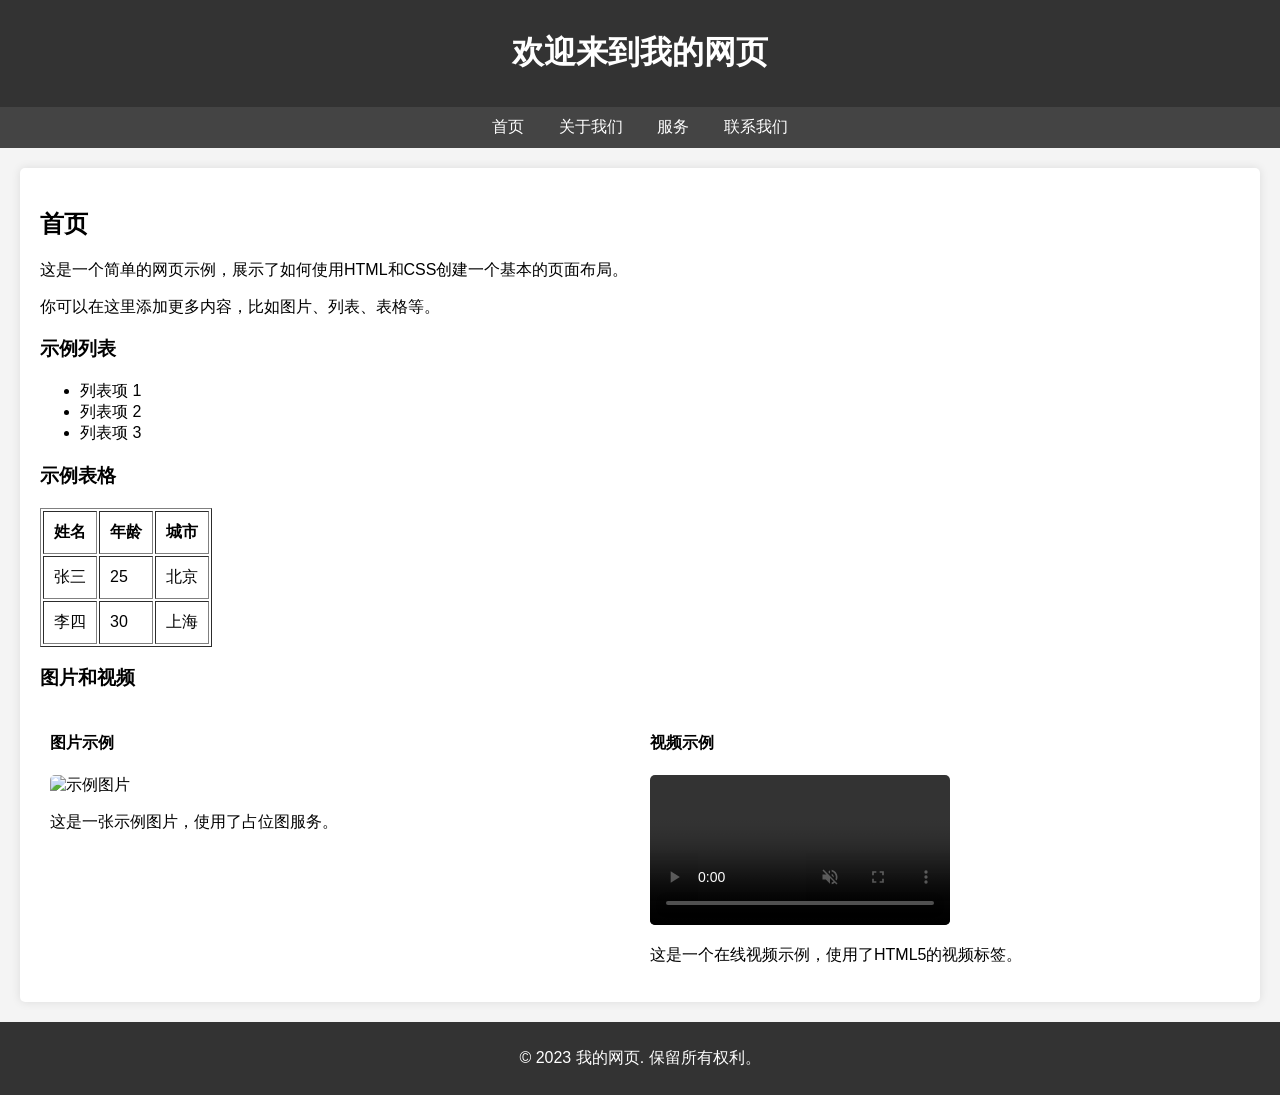
==== index.html @ 6252c9a3 "Add files via upload" ====
<!DOCTYPE html>
<html lang="zh-CN">
<head>
    <meta charset="UTF-8">
    <meta name="viewport" content="width=device-width, initial-scale=1.0">
    <title>我的网页</title>
    <style>
        body {
            font-family: Arial, sans-serif;
            margin: 0;
            padding: 0;
            background-color: #f4f4f4;
        }
        header {
            background-color: #333;
            color: white;
            padding: 10px 0;
            text-align: center;
        }
        nav {
            background-color: #444;
            padding: 10px;
            text-align: center;
        }
        nav a {
            color: white;
            margin: 0 15px;
            text-decoration: none;
        }
        nav a:hover {
            text-decoration: underline;
        }
        .content {
            padding: 20px;
            background-color: white;
            margin: 20px;
            border-radius: 5px;
            box-shadow: 0 0 10px rgba(0, 0, 0, 0.1);
        }
        footer {
            background-color: #333;
            color: white;
            text-align: center;
            padding: 10px 0;
            margin-top: 20px;
        }
        img {
            max-width: 100%;
            height: auto;
            border-radius: 5px;
        }
        .media-container {
            display: flex;
            justify-content: space-between;
            margin-top: 20px;
        }
        .media-container div {
            flex: 1;
            margin: 0 10px;
        }
        video {
            max-width: 100%;
            height: auto;
            border-radius: 5px;
        }
        @media (max-width: 768px) {
            .media-container {
                flex-direction: column;
            }
            .media-container div {
                margin: 10px 0;
            }
        }
    </style>
</head>
<body>

    <header>
        <h1>欢迎来到我的网页</h1>
    </header>

    <nav>
        <a href="#home">首页</a>
        <a href="#about">关于我们</a>
        <a href="#services">服务</a>
        <a href="#contact">联系我们</a>
    </nav>

    <div class="content">
        <h2>首页</h2>
        <p>这是一个简单的网页示例，展示了如何使用HTML和CSS创建一个基本的页面布局。</p>
        <p>你可以在这里添加更多内容，比如图片、列表、表格等。</p>
        
        <h3>示例列表</h3>
        <ul>
            <li>列表项 1</li>
            <li>列表项 2</li>
            <li>列表项 3</li>
        </ul>

        <h3>示例表格</h3>
        <table border="1" cellpadding="10">
            <tr>
                <th>姓名</th>
                <th>年龄</th>
                <th>城市</th>
            </tr>
            <tr>
                <td>张三</td>
                <td>25</td>
                <td>北京</td>
            </tr>
            <tr>
                <td>李四</td>
                <td>30</td>
                <td>上海</td>
            </tr>
        </table>

        <h3>图片和视频</h3>
        <div class="media-container">
            <div>
                <h4>图片示例</h4>
                <img src="https://via.placeholder.com/400x300" alt="示例图片" title="这是一张示例图片">
                <p>这是一张示例图片，使用了占位图服务。</p>
            </div>
            <div>
                <h4>视频示例</h4>
                <video controls autoplay muted>
                    <source src="https://www.w3schools.com/html/mov_bbb.mp4" type="video/mp4">
                    您的浏览器不支持视频标签。
                </video>
                <p>这是一个在线视频示例，使用了HTML5的视频标签。</p>
            </div>
        </div>
    </div>

    <footer>
        <p>&copy; 2023 我的网页. 保留所有权利。</p>
    </footer>

</body>
</html>
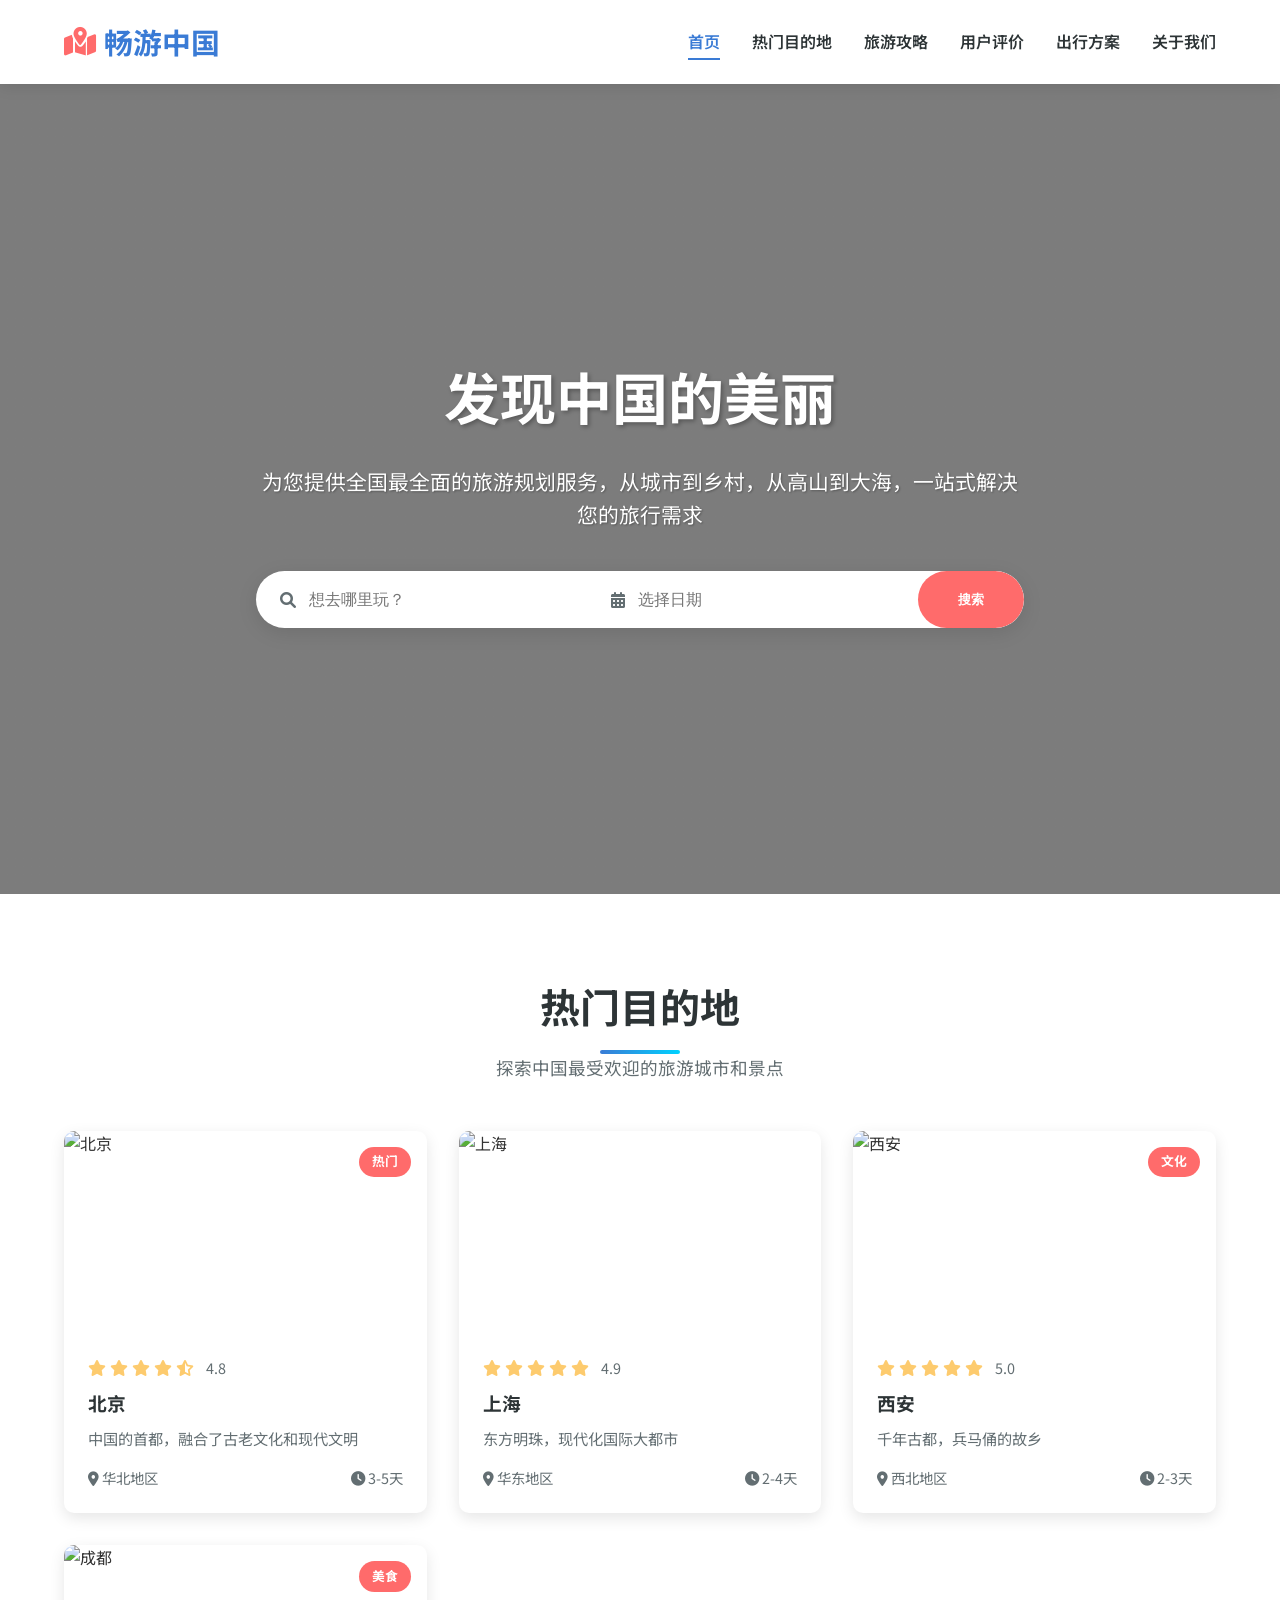
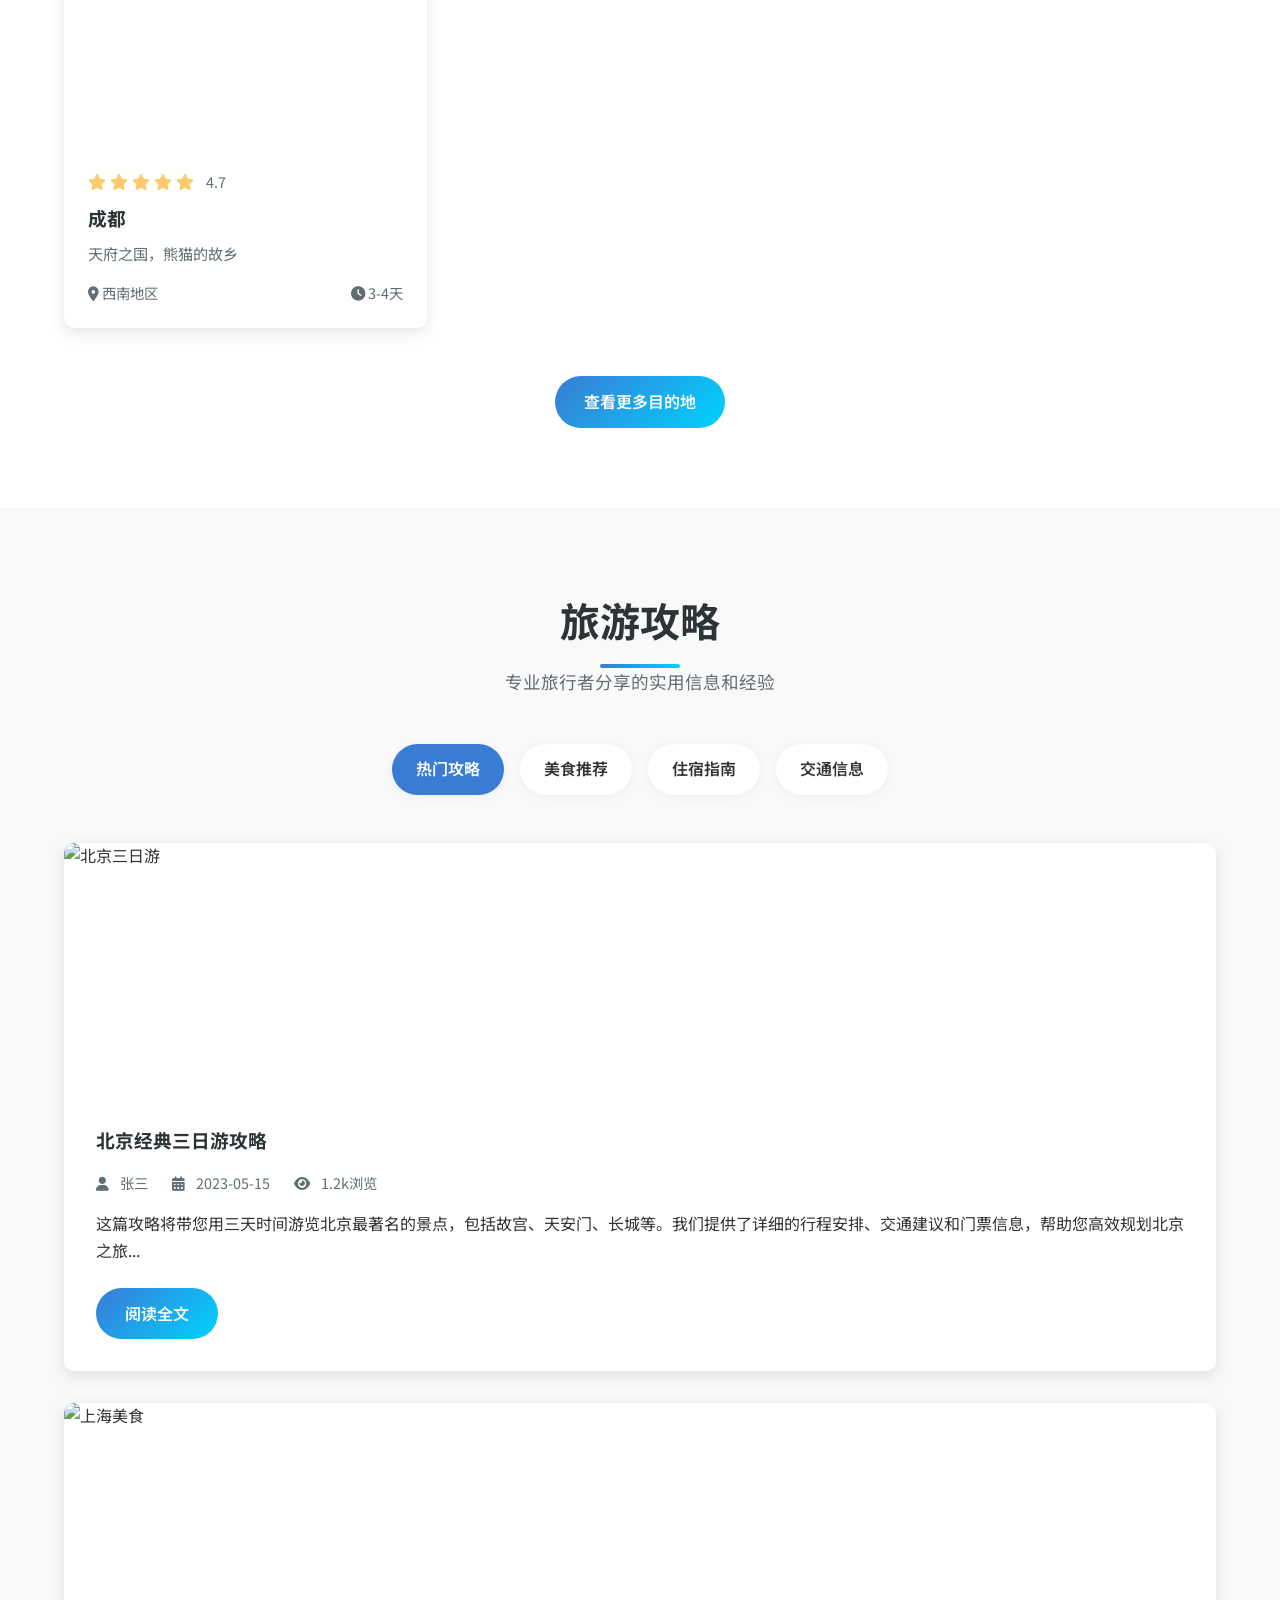
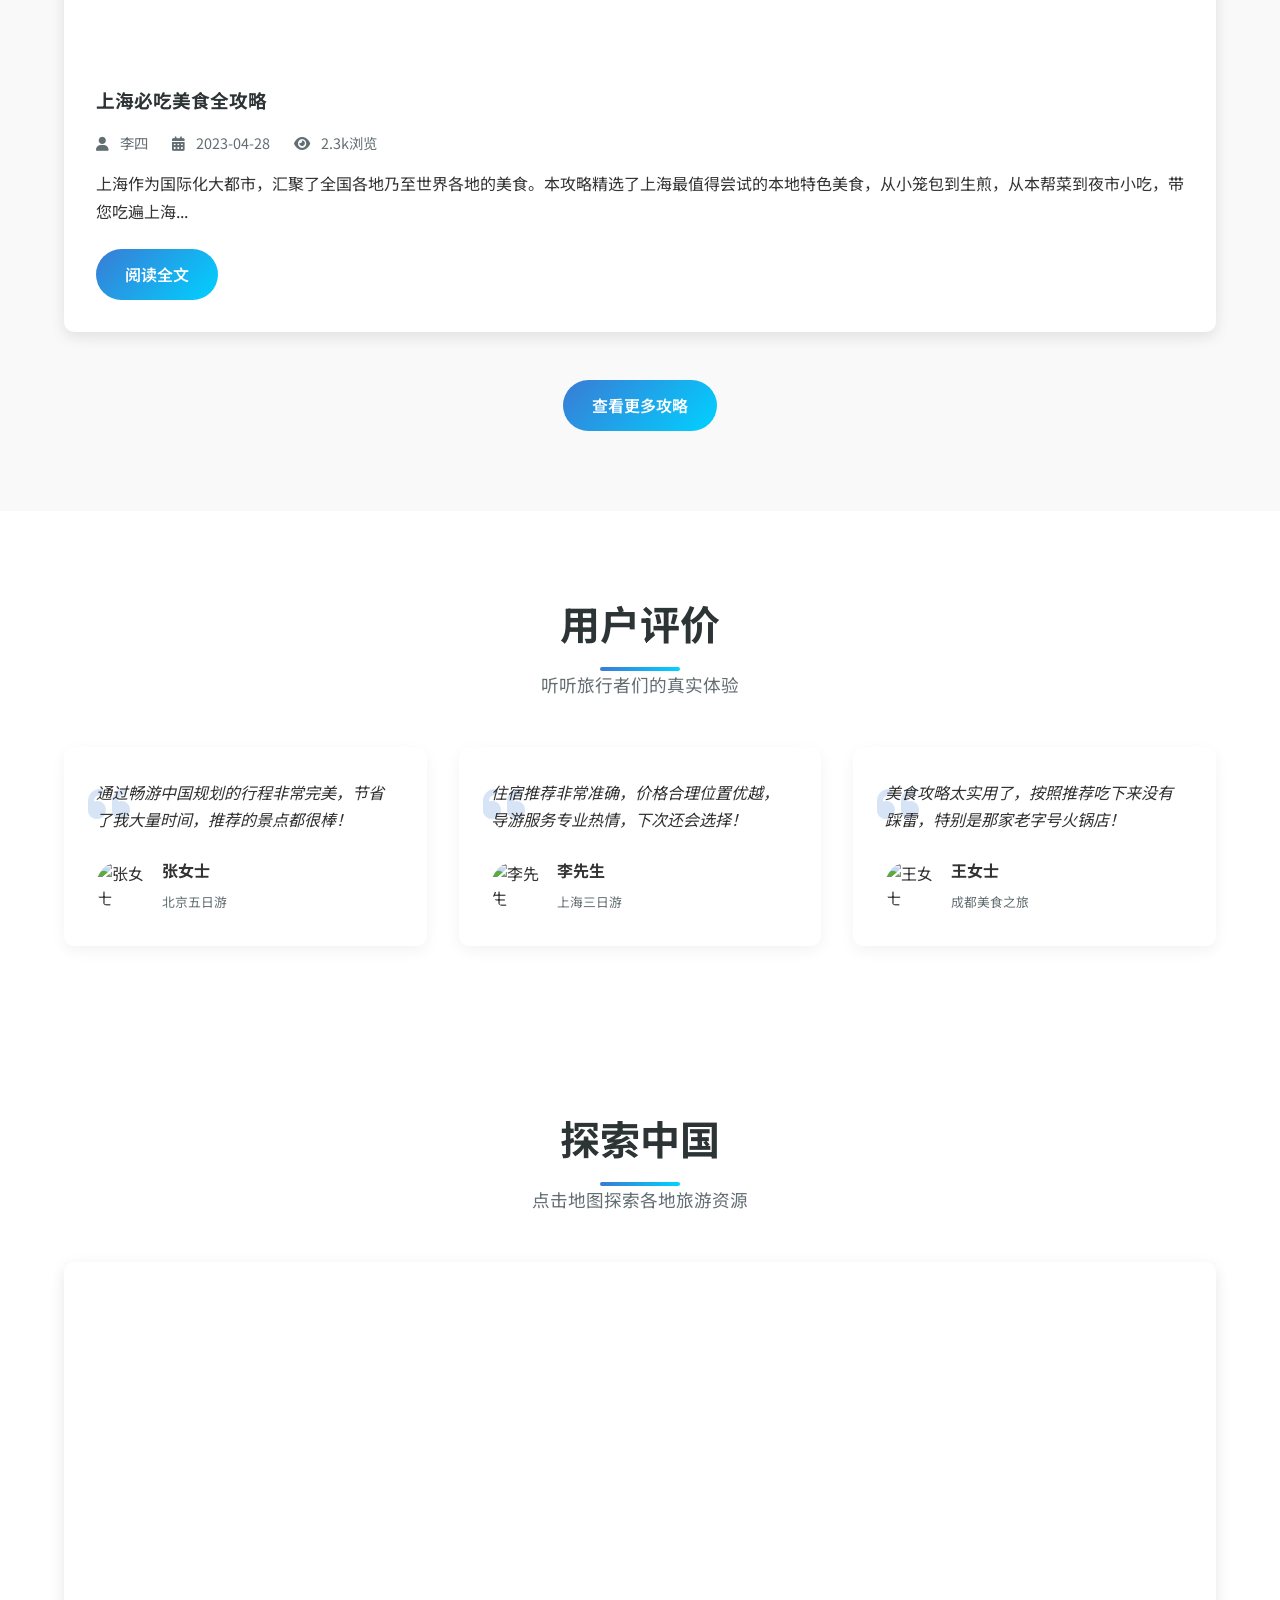
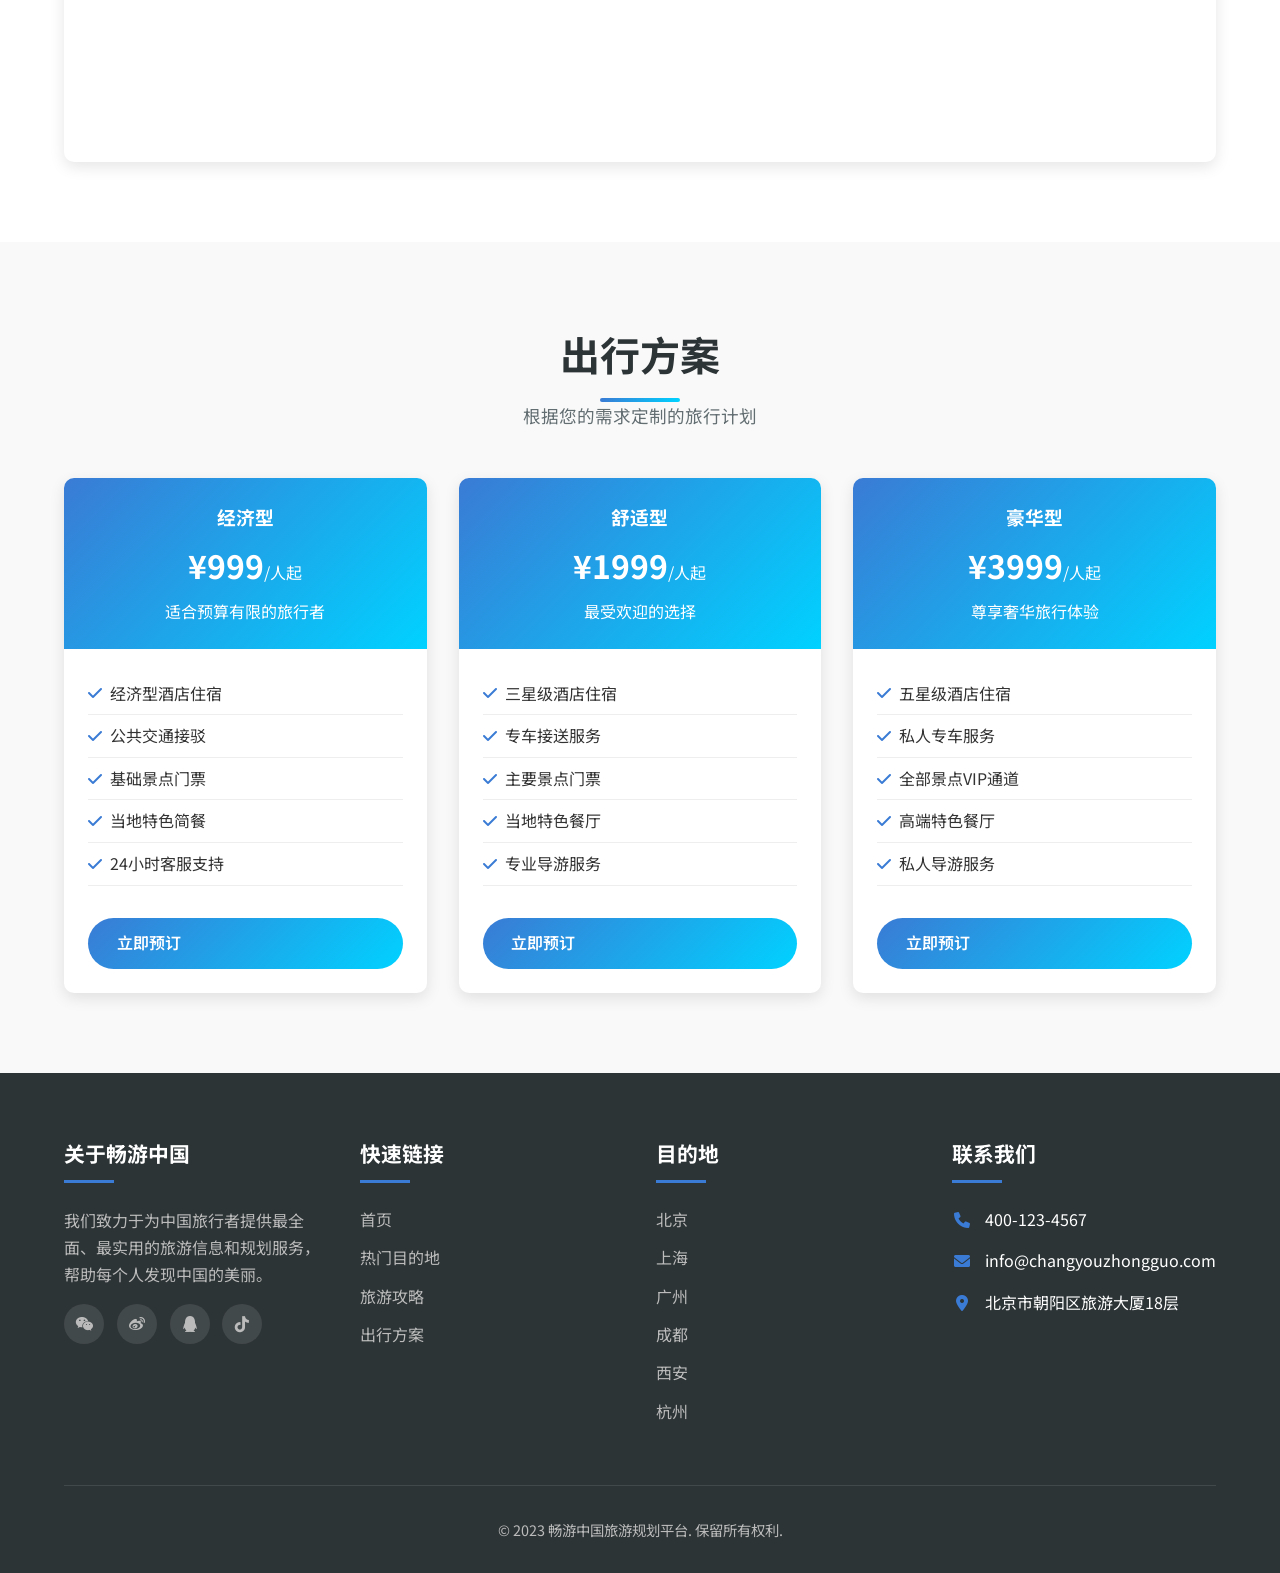
==== commit 905f34e9: "增加笔记" ====
--- a/index.html
+++ b/index.html
@@ -3,141 +3,1446 @@
 <head>
     <meta charset="UTF-8">
     <meta name="viewport" content="width=device-width, initial-scale=1.0">
-    <title>我的网页</title>
+    <title>畅游中国 - 全国旅游规划平台</title>
+    <link rel="preload" href="https://fonts.googleapis.com/css2?family=Noto+Sans+SC:wght@300;400;500;700&display=swap" as="style">
+    <link rel="stylesheet" href="https://fonts.googleapis.com/css2?family=Noto+Sans+SC:wght@300;400;500;700&display=swap">
+    <link rel="stylesheet" href="https://cdnjs.cloudflare.com/ajax/libs/font-awesome/6.0.0-beta3/css/all.min.css">
+    <link rel="stylesheet" href="https://cdn.jsdelivr.net/npm/flatpickr/dist/flatpickr.min.css">
     <style>
-        body {
-            font-family: Arial, sans-serif;
+        /* 基础样式与变量定义 */
+        :root {
+            --primary-color: #3a7bd5;
+            --secondary-color: #00d2ff;
+            --accent-color: #ff6b6b;
+            --dark-color: #2d3436;
+            --light-color: #f9f9f9;
+            --text-color: #333;
+            --text-light: #636e72;
+            --success-color: #00b894;
+            --warning-color: #fdcb6e;
+        }
+        
+        * {
             margin: 0;
             padding: 0;
-            background-color: #f4f4f4;
-        }
-        header {
-            background-color: #333;
-            color: white;
-            padding: 10px 0;
-            text-align: center;
-        }
-        nav {
-            background-color: #444;
-            padding: 10px;
-            text-align: center;
-        }
-        nav a {
-            color: white;
-            margin: 0 15px;
+            box-sizing: border-box;
+        }
+        
+        html {
+            scroll-behavior: smooth;
+        }
+        
+        body {
+            font-family: 'Noto Sans SC', 'PingFang SC', 'Microsoft YaHei', sans-serif;
+            line-height: 1.6;
+            color: var(--text-color);
+            background-color: var(--light-color);
+        }
+        
+        a {
             text-decoration: none;
-        }
-        nav a:hover {
-            text-decoration: underline;
-        }
-        .content {
-            padding: 20px;
-            background-color: white;
-            margin: 20px;
-            border-radius: 5px;
-            box-shadow: 0 0 10px rgba(0, 0, 0, 0.1);
-        }
-        footer {
-            background-color: #333;
-            color: white;
-            text-align: center;
-            padding: 10px 0;
-            margin-top: 20px;
-        }
+            color: inherit;
+        }
+        
         img {
             max-width: 100%;
             height: auto;
-            border-radius: 5px;
-        }
-        .media-container {
+            transition: all 0.3s ease;
+        }
+        
+        .container {
+            width: 90%;
+            max-width: 1200px;
+            margin: 0 auto;
+        }
+        
+        .btn {
+            display: inline-block;
+            padding: 0.8rem 1.8rem;
+            border-radius: 50px;
+            font-weight: 600;
+            transition: all 0.3s ease;
+            cursor: pointer;
+            border: none;
+            outline: none;
+        }
+        
+        .btn-primary {
+            background: linear-gradient(135deg, var(--primary-color), var(--secondary-color));
+            color: white;
+        }
+        
+        .btn-primary:hover {
+            transform: translateY(-3px);
+            box-shadow: 0 10px 20px rgba(0, 0, 0, 0.1);
+        }
+        
+        .btn-outline {
+            background: transparent;
+            border: 2px solid white;
+            color: white;
+        }
+        
+        .btn-outline:hover {
+            background: white;
+            color: var(--primary-color);
+        }
+        
+        .section {
+            padding: 5rem 0;
+        }
+        
+        .section-title {
+            text-align: center;
+            margin-bottom: 3rem;
+        }
+        
+        .section-title h2 {
+            font-size: 2.5rem;
+            color: var(--dark-color);
+            position: relative;
+            display: inline-block;
+            padding-bottom: 1rem;
+        }
+        
+        .section-title h2::after {
+            content: '';
+            position: absolute;
+            bottom: 0;
+            left: 50%;
+            transform: translateX(-50%);
+            width: 80px;
+            height: 4px;
+            background: linear-gradient(to right, var(--primary-color), var(--secondary-color));
+            border-radius: 2px;
+        }
+        
+        .section-title p {
+            color: var(--text-light);
+            font-size: 1.1rem;
+        }
+        
+        /* 加载动画 */
+        .loader {
+            position: fixed;
+            top: 0;
+            left: 0;
+            width: 100%;
+            height: 100%;
+            background: rgba(255, 255, 255, 0.95);
+            display: flex;
+            justify-content: center;
+            align-items: center;
+            z-index: 9999;
+            transition: opacity 0.5s, visibility 0.5s;
+        }
+        
+        .loader.fade-out {
+            opacity: 0;
+            visibility: hidden;
+        }
+        
+        .plane {
+            font-size: 3rem;
+            color: var(--primary-color);
+            animation: fly 1.5s infinite ease-in-out;
+        }
+        
+        @keyframes fly {
+            0%, 100% { transform: translateY(0) rotate(0); }
+            50% { transform: translateY(-20px) rotate(5deg); }
+        }
+        
+        /* 导航栏 */
+        header {
+            background-color: white;
+            box-shadow: 0 2px 15px rgba(0, 0, 0, 0.1);
+            position: sticky;
+            top: 0;
+            z-index: 100;
+            transition: all 0.3s ease;
+        }
+        
+        nav {
             display: flex;
             justify-content: space-between;
-            margin-top: 20px;
-        }
-        .media-container div {
+            align-items: center;
+            padding: 1.2rem 0;
+            position: relative;
+        }
+        
+        .logo {
+            font-size: 1.8rem;
+            font-weight: bold;
+            color: var(--primary-color);
+            display: flex;
+            align-items: center;
+        }
+        
+        .logo i {
+            margin-right: 0.5rem;
+            color: var(--accent-color);
+        }
+        
+        .nav-links {
+            display: flex;
+            list-style: none;
+        }
+        
+        .nav-links li {
+            margin-left: 2rem;
+            position: relative;
+        }
+        
+        .nav-links a {
+            font-weight: 600;
+            color: var(--dark-color);
+            transition: color 0.3s ease;
+        }
+        
+        .nav-links a:hover,
+        .nav-links a.active {
+            color: var(--primary-color);
+        }
+        
+        .nav-links a::after {
+            content: '';
+            position: absolute;
+            bottom: -5px;
+            left: 0;
+            width: 0;
+            height: 2px;
+            background-color: var(--primary-color);
+            transition: width 0.3s ease;
+        }
+        
+        .nav-links a:hover::after,
+        .nav-links a.active::after {
+            width: 100%;
+        }
+        
+        .mobile-menu-btn {
+            display: none;
+            background: none;
+            border: none;
+            font-size: 1.5rem;
+            color: var(--dark-color);
+            cursor: pointer;
+        }
+        
+        /* 英雄区域 */
+        .hero {
+            height: 90vh;
+            min-height: 600px;
+            display: flex;
+            align-items: center;
+            background: linear-gradient(rgba(0, 0, 0, 0.5), rgba(0, 0, 0, 0.5)), 
+                        url('https://images.unsplash.com/photo-1464037866556-6812c9d1c72e?ixlib=rb-1.2.1&auto=format&fit=crop&w=1350&q=80') no-repeat center center/cover;
+            color: white;
+            text-align: center;
+        }
+        
+        .hero-content {
+            max-width: 800px;
+            margin: 0 auto;
+            padding: 0 1rem;
+        }
+        
+        .hero h1 {
+            font-size: 3.5rem;
+            margin-bottom: 1.5rem;
+            text-shadow: 2px 2px 4px rgba(0, 0, 0, 0.3);
+        }
+        
+        .hero p {
+            font-size: 1.3rem;
+            margin-bottom: 2.5rem;
+            text-shadow: 1px 1px 2px rgba(0, 0, 0, 0.3);
+        }
+        
+        .search-box {
+            display: flex;
+            max-width: 800px;
+            margin: 0 auto;
+            background: white;
+            border-radius: 50px;
+            overflow: hidden;
+            box-shadow: 0 5px 20px rgba(0, 0, 0, 0.1);
+        }
+        
+        .search-field {
             flex: 1;
-            margin: 0 10px;
-        }
-        video {
-            max-width: 100%;
-            height: auto;
-            border-radius: 5px;
-        }
+            display: flex;
+            align-items: center;
+            padding: 0 1.5rem;
+        }
+        
+        .search-field i {
+            color: var(--text-light);
+            margin-right: 0.8rem;
+        }
+        
+        .search-box input {
+            flex: 1;
+            padding: 1.2rem 0;
+            border: none;
+            font-size: 1rem;
+            outline: none;
+        }
+        
+        .search-box button {
+            padding: 0 2.5rem;
+            background: var(--accent-color);
+            color: white;
+            border: none;
+            font-weight: 600;
+            cursor: pointer;
+            transition: background 0.3s ease;
+        }
+        
+        .search-box button:hover {
+            background: #d9432e;
+        }
+        
+        /* 热门目的地 */
+        .destinations {
+            background-color: white;
+        }
+        
+        .destinations-grid {
+            display: grid;
+            grid-template-columns: repeat(auto-fill, minmax(280px, 1fr));
+            gap: 2rem;
+        }
+        
+        .destination-card {
+            background: white;
+            border-radius: 10px;
+            overflow: hidden;
+            box-shadow: 0 5px 15px rgba(0, 0, 0, 0.1);
+            transition: all 0.3s ease;
+            position: relative;
+        }
+        
+        .destination-card:hover {
+            transform: translateY(-10px);
+            box-shadow: 0 15px 30px rgba(0, 0, 0, 0.15);
+        }
+        
+        .destination-img {
+            height: 200px;
+            overflow: hidden;
+            position: relative;
+        }
+        
+        .destination-img img {
+            width: 100%;
+            height: 100%;
+            object-fit: cover;
+        }
+        
+        .destination-card:hover .destination-img img {
+            transform: scale(1.1);
+        }
+        
+        .destination-badge {
+            position: absolute;
+            top: 1rem;
+            right: 1rem;
+            background: var(--accent-color);
+            color: white;
+            padding: 0.3rem 0.8rem;
+            border-radius: 50px;
+            font-size: 0.8rem;
+            font-weight: bold;
+        }
+        
+        .destination-overlay {
+            position: absolute;
+            top: 0;
+            left: 0;
+            width: 100%;
+            height: 100%;
+            background: rgba(0, 0, 0, 0.4);
+            display: flex;
+            justify-content: center;
+            align-items: center;
+            opacity: 0;
+            transition: opacity 0.3s ease;
+        }
+        
+        .destination-card:hover .destination-overlay {
+            opacity: 1;
+        }
+        
+        .destination-info {
+            padding: 1.5rem;
+        }
+        
+        .rating {
+            color: var(--warning-color);
+            margin-bottom: 0.5rem;
+        }
+        
+        .rating span {
+            color: var(--text-light);
+            font-size: 0.9rem;
+            margin-left: 0.5rem;
+        }
+        
+        .destination-info h3 {
+            margin-bottom: 0.5rem;
+            color: var(--dark-color);
+        }
+        
+        .destination-info p {
+            color: var(--text-light);
+            margin-bottom: 1rem;
+            font-size: 0.95rem;
+        }
+        
+        .destination-meta {
+            display: flex;
+            justify-content: space-between;
+            color: var(--text-light);
+            font-size: 0.9rem;
+        }
+        
+        /* 旅游攻略 */
+        .guides {
+            background-color: var(--light-color);
+        }
+        
+        .guide-tabs {
+            display: flex;
+            justify-content: center;
+            margin-bottom: 2rem;
+            flex-wrap: wrap;
+        }
+        
+        .tab-btn {
+            padding: 0.8rem 1.5rem;
+            margin: 0 0.5rem 1rem;
+            background: white;
+            border-radius: 50px;
+            cursor: pointer;
+            transition: all 0.3s ease;
+            font-weight: 600;
+            box-shadow: 0 2px 10px rgba(0, 0, 0, 0.05);
+            border: none;
+            outline: none;
+        }
+        
+        .tab-btn.active, .tab-btn:hover {
+            background: var(--primary-color);
+            color: white;
+        }
+        
+        .guide-content {
+            display: none;
+        }
+        
+        .guide-content.active {
+            display: block;
+        }
+        
+        .guide-article {
+            background: white;
+            border-radius: 10px;
+            overflow: hidden;
+            box-shadow: 0 5px 15px rgba(0, 0, 0, 0.1);
+            margin-bottom: 2rem;
+            transition: all 0.3s ease;
+        }
+        
+        .guide-article:hover {
+            transform: translateY(-5px);
+            box-shadow: 0 10px 25px rgba(0, 0, 0, 0.15);
+        }
+        
+        .guide-article-img {
+            height: 250px;
+            overflow: hidden;
+        }
+        
+        .guide-article-img img {
+            width: 100%;
+            height: 100%;
+            object-fit: cover;
+        }
+        
+        .guide-article-content {
+            padding: 2rem;
+        }
+        
+        .guide-article-content h3 {
+            margin-bottom: 1rem;
+            color: var(--dark-color);
+        }
+        
+        .guide-article-content .meta {
+            display: flex;
+            align-items: center;
+            margin-bottom: 1rem;
+            color: var(--text-light);
+            font-size: 0.9rem;
+        }
+        
+        .guide-article-content .meta span {
+            margin-right: 1.5rem;
+        }
+        
+        .guide-article-content .meta i {
+            margin-right: 0.5rem;
+        }
+        
+        .guide-article-content p {
+            margin-bottom: 1.5rem;
+            color: var(--text-color);
+            line-height: 1.7;
+        }
+        
+        /* 用户评价 */
+        .testimonials {
+            background-color: white;
+        }
+        
+        .testimonials-grid {
+            display: grid;
+            grid-template-columns: repeat(auto-fill, minmax(300px, 1fr));
+            gap: 2rem;
+        }
+        
+        .testimonial-card {
+            background: white;
+            border-radius: 10px;
+            padding: 2rem;
+            box-shadow: 0 5px 15px rgba(0, 0, 0, 0.05);
+            transition: all 0.3s ease;
+        }
+        
+        .testimonial-card:hover {
+            transform: translateY(-5px);
+            box-shadow: 0 10px 25px rgba(0, 0, 0, 0.1);
+        }
+        
+        .testimonial-content {
+            position: relative;
+            margin-bottom: 1.5rem;
+        }
+        
+        .quote {
+            color: var(--primary-color);
+            opacity: 0.2;
+            font-size: 3rem;
+            position: absolute;
+            top: -1rem;
+            left: -0.5rem;
+        }
+        
+        .testimonial-content p {
+            position: relative;
+            z-index: 1;
+            font-style: italic;
+            color: var(--text-color);
+            line-height: 1.7;
+        }
+        
+        .testimonial-author {
+            display: flex;
+            align-items: center;
+        }
+        
+        .testimonial-author img {
+            width: 50px;
+            height: 50px;
+            border-radius: 50%;
+            object-fit: cover;
+            margin-right: 1rem;
+        }
+        
+        .testimonial-author h4 {
+            font-size: 1rem;
+            margin-bottom: 0.3rem;
+        }
+        
+        .testimonial-author span {
+            font-size: 0.8rem;
+            color: var(--text-light);
+        }
+        
+        /* 出行方案 */
+        .plans {
+            background-color: var(--light-color);
+        }
+        
+        .plan-cards {
+            display: grid;
+            grid-template-columns: repeat(auto-fill, minmax(300px, 1fr));
+            gap: 2rem;
+        }
+        
+        .plan-card {
+            background: white;
+            border-radius: 10px;
+            overflow: hidden;
+            box-shadow: 0 5px 15px rgba(0, 0, 0, 0.1);
+            transition: all 0.3s ease;
+        }
+        
+        .plan-card:hover {
+            transform: translateY(-10px);
+            box-shadow: 0 15px 30px rgba(0, 0, 0, 0.15);
+        }
+        
+        .plan-header {
+            background: linear-gradient(135deg, var(--primary-color), var(--secondary-color));
+            color: white;
+            padding: 1.5rem;
+            text-align: center;
+        }
+        
+        .plan-header h3 {
+            margin-bottom: 0.5rem;
+        }
+        
+        .plan-price {
+            font-size: 2rem;
+            font-weight: bold;
+            margin-bottom: 0.5rem;
+        }
+        
+        .plan-price span {
+            font-size: 1rem;
+            font-weight: normal;
+        }
+        
+        .plan-body {
+            padding: 1.5rem;
+        }
+        
+        .plan-features {
+            list-style: none;
+            margin-bottom: 2rem;
+        }
+        
+        .plan-features li {
+            padding: 0.5rem 0;
+            border-bottom: 1px solid #eee;
+            display: flex;
+            align-items: center;
+        }
+        
+        .plan-features li i {
+            color: var(--primary-color);
+            margin-right: 0.5rem;
+        }
+        
+        /* 中国地图 */
+        .map-section {
+            background-color: white;
+        }
+        
+        #china-map {
+            border-radius: 10px;
+            overflow: hidden;
+            box-shadow: 0 5px 15px rgba(0, 0, 0, 0.1);
+        }
+        
+        /* 页脚 */
+        footer {
+            background: var(--dark-color);
+            color: white;
+            padding: 4rem 0 2rem;
+        }
+        
+        .footer-content {
+            display: grid;
+            grid-template-columns: repeat(auto-fit, minmax(200px, 1fr));
+            gap: 2rem;
+            margin-bottom: 3rem;
+        }
+        
+        .footer-column h3 {
+            font-size: 1.3rem;
+            margin-bottom: 1.5rem;
+            position: relative;
+            padding-bottom: 0.8rem;
+        }
+        
+        .footer-column h3::after {
+            content: '';
+            position: absolute;
+            bottom: 0;
+            left: 0;
+            width: 50px;
+            height: 3px;
+            background: var(--primary-color);
+        }
+        
+        .footer-column p {
+            color: #bbb;
+            margin-bottom: 1rem;
+            line-height: 1.7;
+        }
+        
+        .footer-column ul {
+            list-style: none;
+        }
+        
+        .footer-column li {
+            margin-bottom: 0.8rem;
+        }
+        
+        .footer-column a {
+            color: #bbb;
+            transition: color 0.3s ease;
+        }
+        
+        .footer-column a:hover {
+            color: white;
+        }
+        
+        .social-links {
+            display: flex;
+            margin-top: 1rem;
+        }
+        
+        .social-links a {
+            display: flex;
+            align-items: center;
+            justify-content: center;
+            width: 40px;
+            height: 40px;
+            background: rgba(255, 255, 255, 0.1);
+            border-radius: 50%;
+            margin-right: 0.8rem;
+            transition: all 0.3s ease;
+        }
+        
+        .social-links a:hover {
+            background: var(--primary-color);
+            transform: translateY(-3px);
+        }
+        
+        .footer-column .contact-info {
+            list-style: none;
+        }
+        
+        .footer-column .contact-info li {
+            display: flex;
+            align-items: center;
+            margin-bottom: 1rem;
+        }
+        
+        .footer-column .contact-info i {
+            margin-right: 0.8rem;
+            color: var(--primary-color);
+            width: 20px;
+            text-align: center;
+        }
+        
+        .copyright {
+            text-align: center;
+            padding-top: 2rem;
+            border-top: 1px solid rgba(255, 255, 255, 0.1);
+            color: #bbb;
+            font-size: 0.9rem;
+        }
+        
+        /* 响应式设计 */
+        @media (max-width: 992px) {
+            .hero h1 {
+                font-size: 2.8rem;
+            }
+            
+            .search-box {
+                flex-direction: column;
+                background: transparent;
+                box-shadow: none;
+            }
+            
+            .search-field {
+                background: white;
+                border-radius: 50px;
+                margin-bottom: 0.8rem;
+                box-shadow: 0 5px 15px rgba(0, 0, 0, 0.1);
+            }
+            
+            .search-box button {
+                border-radius: 50px;
+            }
+        }
+        
         @media (max-width: 768px) {
-            .media-container {
+            .mobile-menu-btn {
+                display: block;
+            }
+            
+            .nav-links {
+                position: absolute;
+                top: 100%;
+                left: 0;
+                width: 100%;
+                background: white;
                 flex-direction: column;
-            }
-            .media-container div {
-                margin: 10px 0;
+                align-items: center;
+                padding: 1rem 0;
+                box-shadow: 0 5px 10px rgba(0, 0, 0, 0.1);
+                transform: translateY(-150%);
+                transition: transform 0.3s ease;
+            }
+            
+            .nav-links.active {
+                transform: translateY(0);
+            }
+            
+            .nav-links li {
+                margin: 0.5rem 0;
+            }
+            
+            .hero h1 {
+                font-size: 2.5rem;
+            }
+            
+            .hero p {
+                font-size: 1.1rem;
+            }
+            
+            .section {
+                padding: 3rem 0;
+            }
+            
+            .section-title h2 {
+                font-size: 2rem;
+            }
+        }
+        
+        @media (max-width: 480px) {
+            .hero h1 {
+                font-size: 2rem;
+            }
+            
+            .hero {
+                height: 80vh;
+                min-height: 500px;
+            }
+            
+            .destination-card, .testimonial-card {
+                width: 100%;
             }
         }
     </style>
 </head>
 <body>
-
-    <header>
-        <h1>欢迎来到我的网页</h1>
-    </header>
-
-    <nav>
-        <a href="#home">首页</a>
-        <a href="#about">关于我们</a>
-        <a href="#services">服务</a>
-        <a href="#contact">联系我们</a>
-    </nav>
-
-    <div class="content">
-        <h2>首页</h2>
-        <p>这是一个简单的网页示例，展示了如何使用HTML和CSS创建一个基本的页面布局。</p>
-        <p>你可以在这里添加更多内容，比如图片、列表、表格等。</p>
-        
-        <h3>示例列表</h3>
-        <ul>
-            <li>列表项 1</li>
-            <li>列表项 2</li>
-            <li>列表项 3</li>
-        </ul>
-
-        <h3>示例表格</h3>
-        <table border="1" cellpadding="10">
-            <tr>
-                <th>姓名</th>
-                <th>年龄</th>
-                <th>城市</th>
-            </tr>
-            <tr>
-                <td>张三</td>
-                <td>25</td>
-                <td>北京</td>
-            </tr>
-            <tr>
-                <td>李四</td>
-                <td>30</td>
-                <td>上海</td>
-            </tr>
-        </table>
-
-        <h3>图片和视频</h3>
-        <div class="media-container">
-            <div>
-                <h4>图片示例</h4>
-                <img src="https://via.placeholder.com/400x300" alt="示例图片" title="这是一张示例图片">
-                <p>这是一张示例图片，使用了占位图服务。</p>
-            </div>
-            <div>
-                <h4>视频示例</h4>
-                <video controls autoplay muted>
-                    <source src="https://www.w3schools.com/html/mov_bbb.mp4" type="video/mp4">
-                    您的浏览器不支持视频标签。
-                </video>
-                <p>这是一个在线视频示例，使用了HTML5的视频标签。</p>
-            </div>
+    <!-- 加载动画 -->
+    <div class="loader">
+        <div class="plane">
+            <i class="fas fa-plane"></i>
         </div>
     </div>
 
-    <footer>
-        <p>&copy; 2023 我的网页. 保留所有权利。</p>
+    <!-- 导航栏 -->
+    <header>
+        <div class="container">
+            <nav>
+                <a href="#" class="logo">
+                    <i class="fas fa-map-marked-alt"></i>畅游中国
+                </a>
+                <button class="mobile-menu-btn">
+                    <i class="fas fa-bars"></i>
+                </button>
+                <ul class="nav-links">
+                    <li><a href="#home" class="active">首页</a></li>
+                    <li><a href="#destinations">热门目的地</a></li>
+                    <li><a href="#guides">旅游攻略</a></li>
+                    <li><a href="#testimonials">用户评价</a></li>
+                    <li><a href="#plans">出行方案</a></li>
+                    <li><a href="#about">关于我们</a></li>
+                </ul>
+            </nav>
+        </div>
+    </header>
+
+    <!-- 英雄区域 -->
+    <section class="hero" id="home">
+        <div class="hero-content">
+            <h1>发现中国的美丽</h1>
+            <p>为您提供全国最全面的旅游规划服务，从城市到乡村，从高山到大海，一站式解决您的旅行需求</p>
+            <div class="search-box">
+                <div class="search-field">
+                    <i class="fas fa-search"></i>
+                    <input type="text" placeholder="想去哪里玩？">
+                </div>
+                <div class="search-field">
+                    <i class="fas fa-calendar-alt"></i>
+                    <input type="text" id="datepicker" placeholder="选择日期">
+                </div>
+                <button class="btn btn-primary">搜索</button>
+            </div>
+        </div>
+    </section>
+
+    <!-- 热门目的地 -->
+    <section class="section destinations" id="destinations">
+        <div class="container">
+            <div class="section-title">
+                <h2>热门目的地</h2>
+                <p>探索中国最受欢迎的旅游城市和景点</p>
+            </div>
+            <div class="destinations-grid">
+                <!-- 目的地1 -->
+                <div class="destination-card">
+                    <div class="destination-img">
+                        <img src="https://images.unsplash.com/photo-1547981609-4b6bfe67ca0b?ixlib=rb-1.2.1&auto=format&fit=crop&w=1350&q=80" alt="北京">
+                        <div class="destination-badge">热门</div>
+                        <div class="destination-overlay">
+                            <a href="#" class="btn btn-outline">查看详情</a>
+                        </div>
+                    </div>
+                    <div class="destination-info">
+                        <div class="rating">
+                            <i class="fas fa-star"></i>
+                            <i class="fas fa-star"></i>
+                            <i class="fas fa-star"></i>
+                            <i class="fas fa-star"></i>
+                            <i class="fas fa-star-half-alt"></i>
+                            <span>4.8</span>
+                        </div>
+                        <h3>北京</h3>
+                        <p>中国的首都，融合了古老文化和现代文明</p>
+                        <div class="destination-meta">
+                            <span><i class="fas fa-map-marker-alt"></i> 华北地区</span>
+                            <span><i class="fas fa-clock"></i> 3-5天</span>
+                        </div>
+                    </div>
+                </div>
+                
+                <!-- 目的地2 -->
+                <div class="destination-card">
+                    <div class="destination-img">
+                        <img src="https://images.unsplash.com/photo-1508804185872-d7badad00f7d?ixlib=rb-1.2.1&auto=format&fit=crop&w=1350&q=80" alt="上海">
+                        <div class="destination-overlay">
+                            <a href="#" class="btn btn-outline">查看详情</a>
+                        </div>
+                    </div>
+                    <div class="destination-info">
+                        <div class="rating">
+                            <i class="fas fa-star"></i>
+                            <i class="fas fa-star"></i>
+                            <i class="fas fa-star"></i>
+                            <i class="fas fa-star"></i>
+                            <i class="fas fa-star"></i>
+                            <span>4.9</span>
+                        </div>
+                        <h3>上海</h3>
+                        <p>东方明珠，现代化国际大都市</p>
+                        <div class="destination-meta">
+                            <span><i class="fas fa-map-marker-alt"></i> 华东地区</span>
+                            <span><i class="fas fa-clock"></i> 2-4天</span>
+                        </div>
+                    </div>
+                </div>
+                
+                <!-- 目的地3 -->
+                <div class="destination-card">
+                    <div class="destination-img">
+                        <img src="https://images.unsplash.com/photo-1560840067-ddcaeb7831d2?ixlib=rb-1.2.1&auto=format&fit=crop&w=1350&q=80" alt="西安">
+                        <div class="destination-badge">文化</div>
+                        <div class="destination-overlay">
+                            <a href="#" class="btn btn-outline">查看详情</a>
+                        </div>
+                    </div>
+                    <div class="destination-info">
+                        <div class="rating">
+                            <i class="fas fa-star"></i>
+                            <i class="fas fa-star"></i>
+                            <i class="fas fa-star"></i>
+                            <i class="fas fa-star"></i>
+                            <i class="fas fa-star"></i>
+                            <span>5.0</span>
+                        </div>
+                        <h3>西安</h3>
+                        <p>千年古都，兵马俑的故乡</p>
+                        <div class="destination-meta">
+                            <span><i class="fas fa-map-marker-alt"></i> 西北地区</span>
+                            <span><i class="fas fa-clock"></i> 2-3天</span>
+                        </div>
+                    </div>
+                </div>
+                
+                <!-- 目的地4 -->
+                <div class="destination-card">
+                    <div class="destination-img">
+                        <img src="https://images.unsplash.com/photo-1533856493584-0c6ca8ca9ce3?ixlib=rb-1.2.1&auto=format&fit=crop&w=1350&q=80" alt="成都">
+                        <div class="destination-badge">美食</div>
+                        <div class="destination-overlay">
+                            <a href="#" class="btn btn-outline">查看详情</a>
+                        </div>
+                    </div>
+                    <div class="destination-info">
+                        <div class="rating">
+                            <i class="fas fa-star"></i>
+                            <i class="fas fa-star"></i>
+                            <i class="fas fa-star"></i>
+                            <i class="fas fa-star"></i>
+                            <i class="fas fa-star"></i>
+                            <span>4.7</span>
+                        </div>
+                        <h3>成都</h3>
+                        <p>天府之国，熊猫的故乡</p>
+                        <div class="destination-meta">
+                            <span><i class="fas fa-map-marker-alt"></i> 西南地区</span>
+                            <span><i class="fas fa-clock"></i> 3-4天</span>
+                        </div>
+                    </div>
+                </div>
+            </div>
+            <div style="text-align: center; margin-top: 3rem;">
+                <a href="#" class="btn btn-primary">查看更多目的地</a>
+            </div>
+        </div>
+    </section>
+
+    <!-- 旅游攻略 -->
+    <section class="section guides" id="guides">
+        <div class="container">
+            <div class="section-title">
+                <h2>旅游攻略</h2>
+                <p>专业旅行者分享的实用信息和经验</p>
+            </div>
+            
+            <div class="guide-tabs">
+                <div class="tab-btn active" data-tab="popular">热门攻略</div>
+                <div class="tab-btn" data-tab="food">美食推荐</div>
+                <div class="tab-btn" data-tab="accommodation">住宿指南</div>
+                <div class="tab-btn" data-tab="transportation">交通信息</div>
+            </div>
+            
+            <div class="guide-content active" id="popular">
+                <!-- 攻略文章1 -->
+                <div class="guide-article">
+                    <div class="guide-article-img">
+                        <img src="https://images.unsplash.com/photo-1533856493584-0c6ca8ca9ce3?ixlib=rb-1.2.1&auto=format&fit=crop&w=1350&q=80" alt="北京三日游">
+                    </div>
+                    <div class="guide-article-content">
+                        <h3>北京经典三日游攻略</h3>
+                        <div class="meta">
+                            <span><i class="fas fa-user"></i> 张三</span>
+                            <span><i class="fas fa-calendar-alt"></i> 2023-05-15</span>
+                            <span><i class="fas fa-eye"></i> 1.2k浏览</span>
+                        </div>
+                        <p>这篇攻略将带您用三天时间游览北京最著名的景点，包括故宫、天安门、长城等。我们提供了详细的行程安排、交通建议和门票信息，帮助您高效规划北京之旅...</p>
+                        <a href="#" class="btn btn-primary">阅读全文</a>
+                    </div>
+                </div>
+                
+                <!-- 攻略文章2 -->
+                <div class="guide-article">
+                    <div class="guide-article-img">
+                        <img src="https://images.unsplash.com/photo-1508804185872-d7badad00f7d?ixlib=rb-1.2.1&auto=format&fit=crop&w=1350&q=80" alt="上海美食">
+                    </div>
+                    <div class="guide-article-content">
+                        <h3>上海必吃美食全攻略</h3>
+                        <div class="meta">
+                            <span><i class="fas fa-user"></i> 李四</span>
+                            <span><i class="fas fa-calendar-alt"></i> 2023-04-28</span>
+                            <span><i class="fas fa-eye"></i> 2.3k浏览</span>
+                        </div>
+                        <p>上海作为国际化大都市，汇聚了全国各地乃至世界各地的美食。本攻略精选了上海最值得尝试的本地特色美食，从小笼包到生煎，从本帮菜到夜市小吃，带您吃遍上海...</p>
+                        <a href="#" class="btn btn-primary">阅读全文</a>
+                    </div>
+                </div>
+            </div>
+            
+            <div class="guide-content" id="food">
+                <!-- 美食攻略内容 -->
+                <div class="guide-article">
+                    <div class="guide-article-img">
+                        <img src="https://images.unsplash.com/photo-1551504734-5ee1c4a1479b?ixlib=rb-1.2.1&auto=format&fit=crop&w=1350&q=80" alt="成都火锅">
+                    </div>
+                    <div class="guide-article-content">
+                        <h3>成都火锅指南：从入门到精通</h3>
+                        <div class="meta">
+                            <span><i class="fas fa-user"></i> 王五</span>
+                            <span><i class="fas fa-calendar-alt"></i> 2023-06-10</span>
+                            <span><i class="fas fa-eye"></i> 1.8k浏览</span>
+                        </div>
+                        <p>成都是中国火锅之都，这篇攻略将带您了解成都火锅的历史、种类、吃法和最佳店铺推荐。无论您是火锅新手还是老饕，都能从中获得有用的信息...</p>
+                        <a href="#" class="btn btn-primary">阅读全文</a>
+                    </div>
+                </div>
+            </div>
+            
+            <div style="text-align: center; margin-top: 3rem;">
+                <a href="#" class="btn btn-primary">查看更多攻略</a>
+            </div>
+        </div>
+    </section>
+
+    <!-- 用户评价 -->
+    <section class="section testimonials" id="testimonials">
+        <div class="container">
+            <div class="section-title">
+                <h2>用户评价</h2>
+                <p>听听旅行者们的真实体验</p>
+            </div>
+            
+            <div class="testimonials-grid">
+                <div class="testimonial-card">
+                    <div class="testimonial-content">
+                        <div class="quote"><i class="fas fa-quote-left"></i></div>
+                        <p>通过畅游中国规划的行程非常完美，节省了我大量时间，推荐的景点都很棒！</p>
+                    </div>
+                    <div class="testimonial-author">
+                        <img src="https://randomuser.me/api/portraits/women/65.jpg" alt="张女士">
+                        <div>
+                            <h4>张女士</h4>
+                            <span>北京五日游</span>
+                        </div>
+                    </div>
+                </div>
+                
+                <div class="testimonial-card">
+                    <div class="testimonial-content">
+                        <div class="quote"><i class="fas fa-quote-left"></i></div>
+                        <p>住宿推荐非常准确，价格合理位置优越，导游服务专业热情，下次还会选择！</p>
+                    </div>
+                    <div class="testimonial-author">
+                        <img src="https://randomuser.me/api/portraits/men/32.jpg" alt="李先生">
+                        <div>
+                            <h4>李先生</h4>
+                            <span>上海三日游</span>
+                        </div>
+                    </div>
+                </div>
+                
+                <div class="testimonial-card">
+                    <div class="testimonial-content">
+                        <div class="quote"><i class="fas fa-quote-left"></i></div>
+                        <p>美食攻略太实用了，按照推荐吃下来没有踩雷，特别是那家老字号火锅店！</p>
+                    </div>
+                    <div class="testimonial-author">
+                        <img src="https://randomuser.me/api/portraits/women/44.jpg" alt="王女士">
+                        <div>
+                            <h4>王女士</h4>
+                            <span>成都美食之旅</span>
+                        </div>
+                    </div>
+                </div>
+            </div>
+        </div>
+    </section>
+
+    <!-- 中国地图 -->
+    <section class="section map-section">
+        <div class="container">
+            <div class="section-title">
+                <h2>探索中国</h2>
+                <p>点击地图探索各地旅游资源</p>
+            </div>
+            <div id="china-map" style="height: 500px;"></div>
+        </div>
+    </section>
+
+    <!-- 出行方案 -->
+    <section class="section plans" id="plans">
+        <div class="container">
+            <div class="section-title">
+                <h2>出行方案</h2>
+                <p>根据您的需求定制的旅行计划</p>
+            </div>
+            
+            <div class="plan-cards">
+                <!-- 方案1 -->
+                <div class="plan-card">
+                    <div class="plan-header">
+                        <h3>经济型</h3>
+                        <div class="plan-price">¥999<span>/人起</span></div>
+                        <p>适合预算有限的旅行者</p>
+                    </div>
+                    <div class="plan-body">
+                        <ul class="plan-features">
+                            <li><i class="fas fa-check"></i> 经济型酒店住宿</li>
+                            <li><i class="fas fa-check"></i> 公共交通接驳</li>
+                            <li><i class="fas fa-check"></i> 基础景点门票</li>
+                            <li><i class="fas fa-check"></i> 当地特色简餐</li>
+                            <li><i class="fas fa-check"></i> 24小时客服支持</li>
+                        </ul>
+                        <a href="#" class="btn btn-primary" style="width: 100%;">立即预订</a>
+                    </div>
+                </div>
+                
+                <!-- 方案2 -->
+                <div class="plan-card">
+                    <div class="plan-header">
+                        <h3>舒适型</h3>
+                        <div class="plan-price">¥1999<span>/人起</span></div>
+                        <p>最受欢迎的选择</p>
+                    </div>
+                    <div class="plan-body">
+                        <ul class="plan-features">
+                            <li><i class="fas fa-check"></i> 三星级酒店住宿</li>
+                            <li><i class="fas fa-check"></i> 专车接送服务</li>
+                            <li><i class="fas fa-check"></i> 主要景点门票</li>
+                            <li><i class="fas fa-check"></i> 当地特色餐厅</li>
+                            <li><i class="fas fa-check"></i> 专业导游服务</li>
+                        </ul>
+                        <a href="#" class="btn btn-primary" style="width: 100%;">立即预订</a>
+                    </div>
+                </div>
+                
+                <!-- 方案3 -->
+                <div class="plan-card">
+                    <div class="plan-header">
+                        <h3>豪华型</h3>
+                        <div class="plan-price">¥3999<span>/人起</span></div>
+                        <p>尊享奢华旅行体验</p>
+                    </div>
+                    <div class="plan-body">
+                        <ul class="plan-features">
+                            <li><i class="fas fa-check"></i> 五星级酒店住宿</li>
+                            <li><i class="fas fa-check"></i> 私人专车服务</li>
+                            <li><i class="fas fa-check"></i> 全部景点VIP通道</li>
+                            <li><i class="fas fa-check"></i> 高端特色餐厅</li>
+                            <li><i class="fas fa-check"></i> 私人导游服务</li>
+                        </ul>
+                        <a href="#" class="btn btn-primary" style="width: 100%;">立即预订</a>
+                    </div>
+                </div>
+            </div>
+        </div>
+    </section>
+
+    <!-- 页脚 -->
+    <footer id="about">
+        <div class="container">
+            <div class="footer-content">
+                <div class="footer-column">
+                    <h3>关于畅游中国</h3>
+                    <p>我们致力于为中国旅行者提供最全面、最实用的旅游信息和规划服务，帮助每个人发现中国的美丽。</p>
+                    <div class="social-links">
+                        <a href="#"><i class="fab fa-weixin"></i></a>
+                        <a href="#"><i class="fab fa-weibo"></i></a>
+                        <a href="#"><i class="fab fa-qq"></i></a>
+                        <a href="#"><i class="fab fa-tiktok"></i></a>
+                    </div>
+                </div>
+                
+                <div class="footer-column">
+                    <h3>快速链接</h3>
+                    <ul>
+                        <li><a href="#home">首页</a></li>
+                        <li><a href="#destinations">热门目的地</a></li>
+                        <li><a href="#guides">旅游攻略</a></li>
+                        <li><a href="#plans">出行方案</a></li>
+                    </ul>
+                </div>
+                
+                <div class="footer-column">
+                    <h3>目的地</h3>
+                    <ul>
+                        <li><a href="#">北京</a></li>
+                        <li><a href="#">上海</a></li>
+                        <li><a href="#">广州</a></li>
+                        <li><a href="#">成都</a></li>
+                        <li><a href="#">西安</a></li>
+                        <li><a href="#">杭州</a></li>
+                    </ul>
+                </div>
+                
+                <div class="footer-column">
+                    <h3>联系我们</h3>
+                    <ul class="contact-info">
+                        <li><i class="fas fa-phone"></i> 400-123-4567</li>
+                        <li><i class="fas fa-envelope"></i> info@changyouzhongguo.com</li>
+                        <li><i class="fas fa-map-marker-alt"></i> 北京市朝阳区旅游大厦18层</li>
+                    </ul>
+                </div>
+            </div>
+            
+            <div class="copyright">
+                <p>&copy; 2023 畅游中国旅游规划平台. 保留所有权利.</p>
+            </div>
+        </div>
     </footer>
 
+    <!-- JavaScript 库 -->
+    <script src="https://cdn.jsdelivr.net/npm/flatpickr"></script>
+    <script src="https://cdn.jsdelivr.net/npm/flatpickr/dist/l10n/zh.js"></script>
+    <script src="https://cdn.jsdelivr.net/npm/echarts@5.4.2/dist/echarts.min.js"></script>
+    <script src="https://cdn.jsdelivr.net/npm/echarts@5.4.2/map/js/china.js"></script>
+
+    <script>
+        document.addEventListener('DOMContentLoaded', function() {
+            // 加载动画
+            setTimeout(() => {
+                document.querySelector('.loader').classList.add('fade-out');
+            }, 1500);
+            
+            // 初始化标签切换
+            initTabs();
+            
+            // 初始化导航栏滚动效果
+            initNavScroll();
+            
+            // 初始化日期选择器
+            if (document.getElementById('datepicker')) {
+                initDatePicker();
+            }
+            
+            // 初始化地图
+            if (document.getElementById('china-map')) {
+                initMap();
+            }
+            
+            // 移动菜单
+            initMobileMenu();
+            
+            // 懒加载图片
+            initLazyLoad();
+        });
+
+        function initTabs() {
+            const tabBtns = document.querySelectorAll('.tab-btn');
+            const guideContents = document.querySelectorAll('.guide-content');
+            
+            tabBtns.forEach(btn => {
+                btn.addEventListener('click', () => {
+                    tabBtns.forEach(b => b.classList.remove('active'));
+                    guideContents.forEach(c => c.classList.remove('active'));
+                    
+                    btn.classList.add('active');
+                    const tabId = btn.getAttribute('data-tab');
+                    document.getElementById(tabId).classList.add('active');
+                });
+            });
+        }
+
+        function initNavScroll() {
+            const header = document.querySelector('header');
+            const navLinks = document.querySelectorAll('.nav-links a');
+            
+            // 滚动时高亮当前部分
+            window.addEventListener('scroll', () => {
+                if (window.scrollY > 100) {
+                    header.style.boxShadow = '0 2px 15px rgba(0, 0, 0, 0.2)';
+                    header.style.background = 'rgba(255, 255, 255, 0.95)';
+                } else {
+                    header.style.boxShadow = '0 2px 15px rgba(0, 0, 0, 0.1)';
+                    header.style.background = 'rgba(255, 255, 255, 1)';
+                }
+                
+                // 高亮当前部分导航
+                const sections = document.querySelectorAll('section');
+                let current = '';
+                sections.forEach(section => {
+                    const sectionTop = section.offsetTop;
+                    const sectionHeight = section.clientHeight;
+                    if (pageYOffset >= sectionTop - 300) {
+                        current = section.getAttribute('id');
+                    }
+                });
+                
+                navLinks.forEach(link => {
+                    link.classList.remove('active');
+                    if (link.getAttribute('href') === `#${current}`) {
+                        link.classList.add('active');
+                    }
+                });
+            });
+        }
+
+        function initDatePicker() {
+            flatpickr("#datepicker", {
+                mode: "range",
+                minDate: "today",
+                dateFormat: "Y-m-d",
+                locale: "zh"
+            });
+        }
+
+        function initMap() {
+            const chart = echarts.init(document.getElementById('china-map'));
+            
+            // 地图配置
+            const option = {
+                tooltip: {
+                    trigger: 'item',
+                    formatter: '{b}<br/>热门景点: {c}'
+                },
+                visualMap: {
+                    min: 0,
+                    max: 100,
+                    text: ['高', '低'],
+                    realtime: false,
+                    calculable: true,
+                    inRange: {
+                        color: ['#e0f3f8', '#abd9e9', '#74add1', '#4575b4', '#313695']
+                    }
+                },
+                series: [{
+                    name: '热门景点',
+                    type: 'map',
+                    map: 'china',
+                    emphasis: {
+                        label: {
+                            show: true
+                        }
+                    },
+                    data: [
+                        {name: '北京', value: 95},
+                        {name: '上海', value: 90},
+                        {name: '广东', value: 88},
+                        {name: '四川', value: 85},
+                        {name: '陕西', value: 80},
+                        {name: '浙江', value: 78},
+                        {name: '江苏', value: 75},
+                        {name: '云南', value: 70},
+                        {name: '海南', value: 68},
+                        {name: '福建', value: 65}
+                    ]
+                }]
+            };
+            
+            chart.setOption(option);
+            
+            // 响应式调整
+            window.addEventListener('resize', function() {
+                chart.resize();
+            });
+        }
+
+        function initMobileMenu() {
+            const menuBtn = document.querySelector('.mobile-menu-btn');
+            const navLinks = document.querySelector('.nav-links');
+            
+            menuBtn.addEventListener('click', function() {
+                navLinks.classList.toggle('active');
+                const icon = this.querySelector('i');
+                icon.classList.toggle('fa-bars');
+                icon.classList.toggle('fa-times');
+            });
+        }
+
+        function initLazyLoad() {
+            const lazyImages = [].slice.call(document.querySelectorAll('img.lazyload'));
+            
+            if ('IntersectionObserver' in window) {
+                const imageObserver = new IntersectionObserver((entries, observer) => {
+                    entries.forEach(entry => {
+                        if (entry.isIntersecting) {
+                            const img = entry.target;
+                            img.src = img.dataset.src;
+                            img.classList.remove('lazyload');
+                            observer.unobserve(img);
+                        }
+                    });
+                });
+                
+                lazyImages.forEach(img => imageObserver.observe(img));
+            }
+        }
+    </script>
 </body>
 </html>
